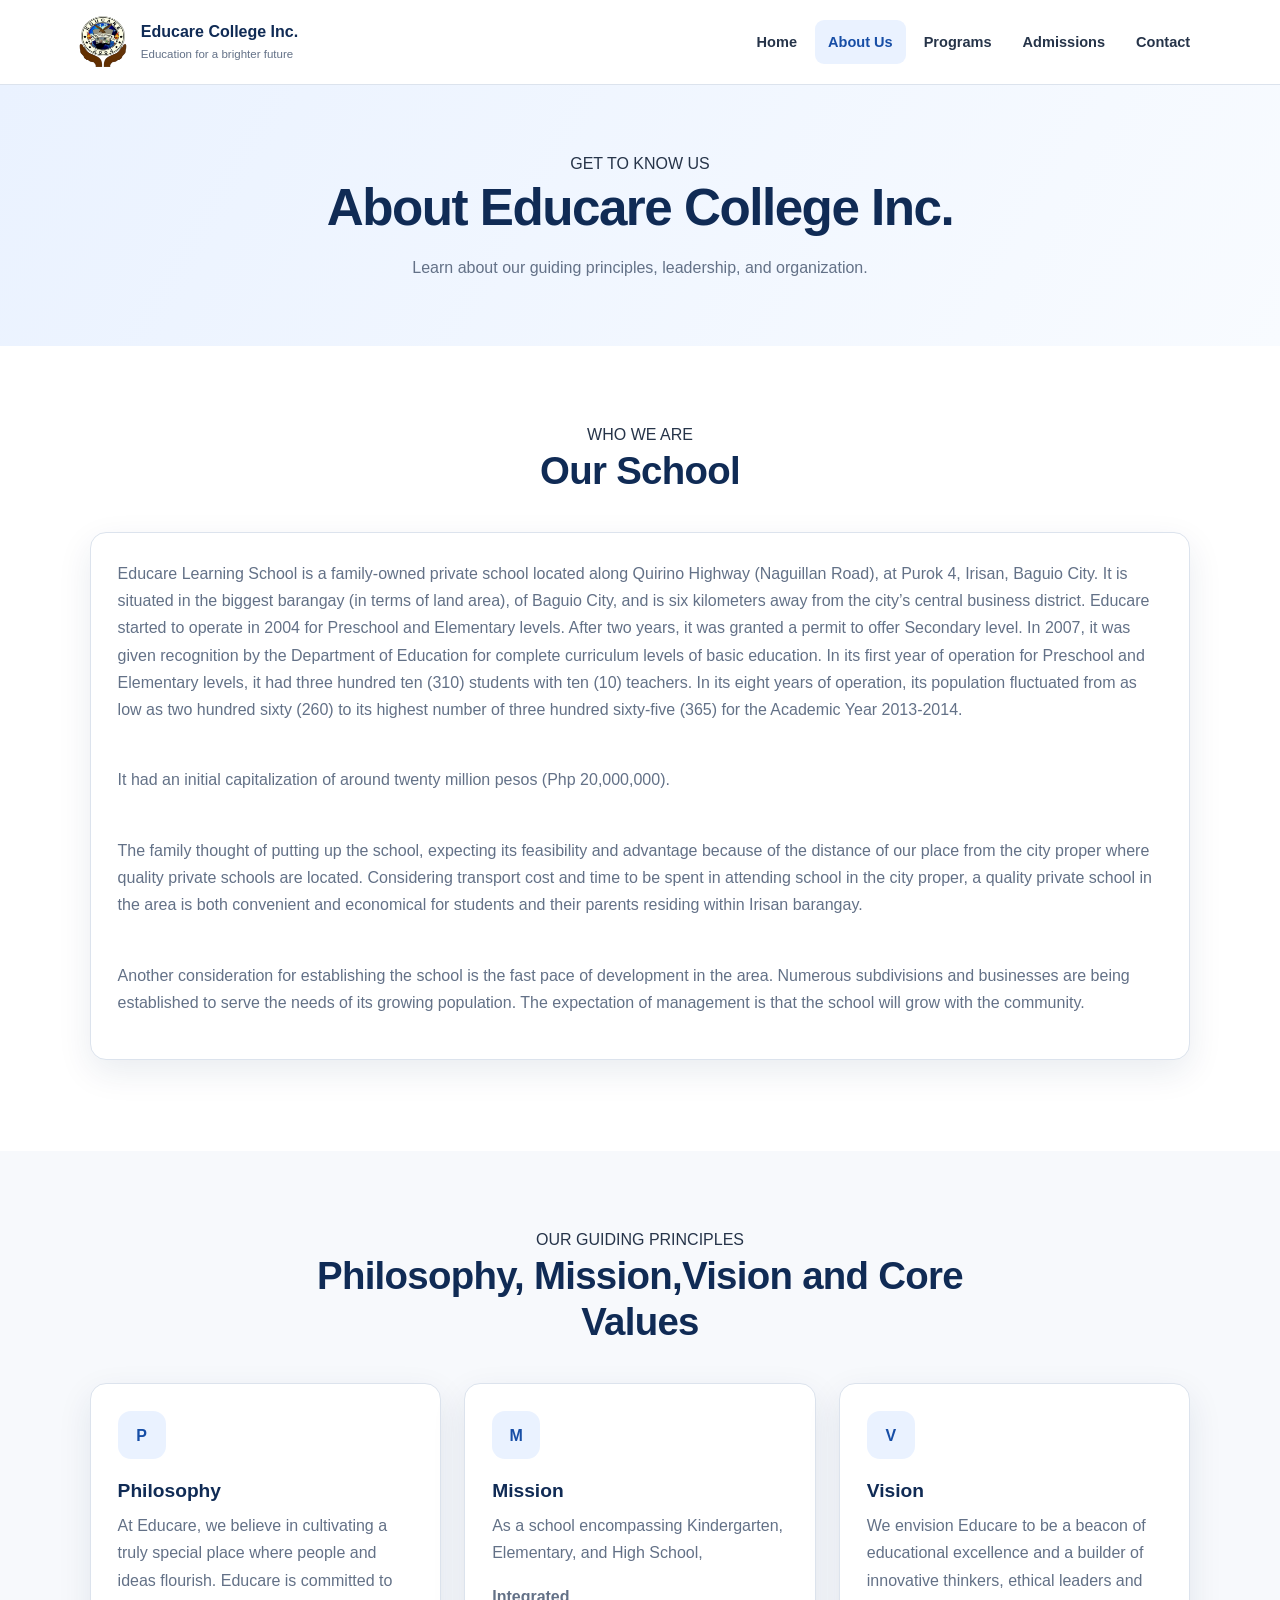
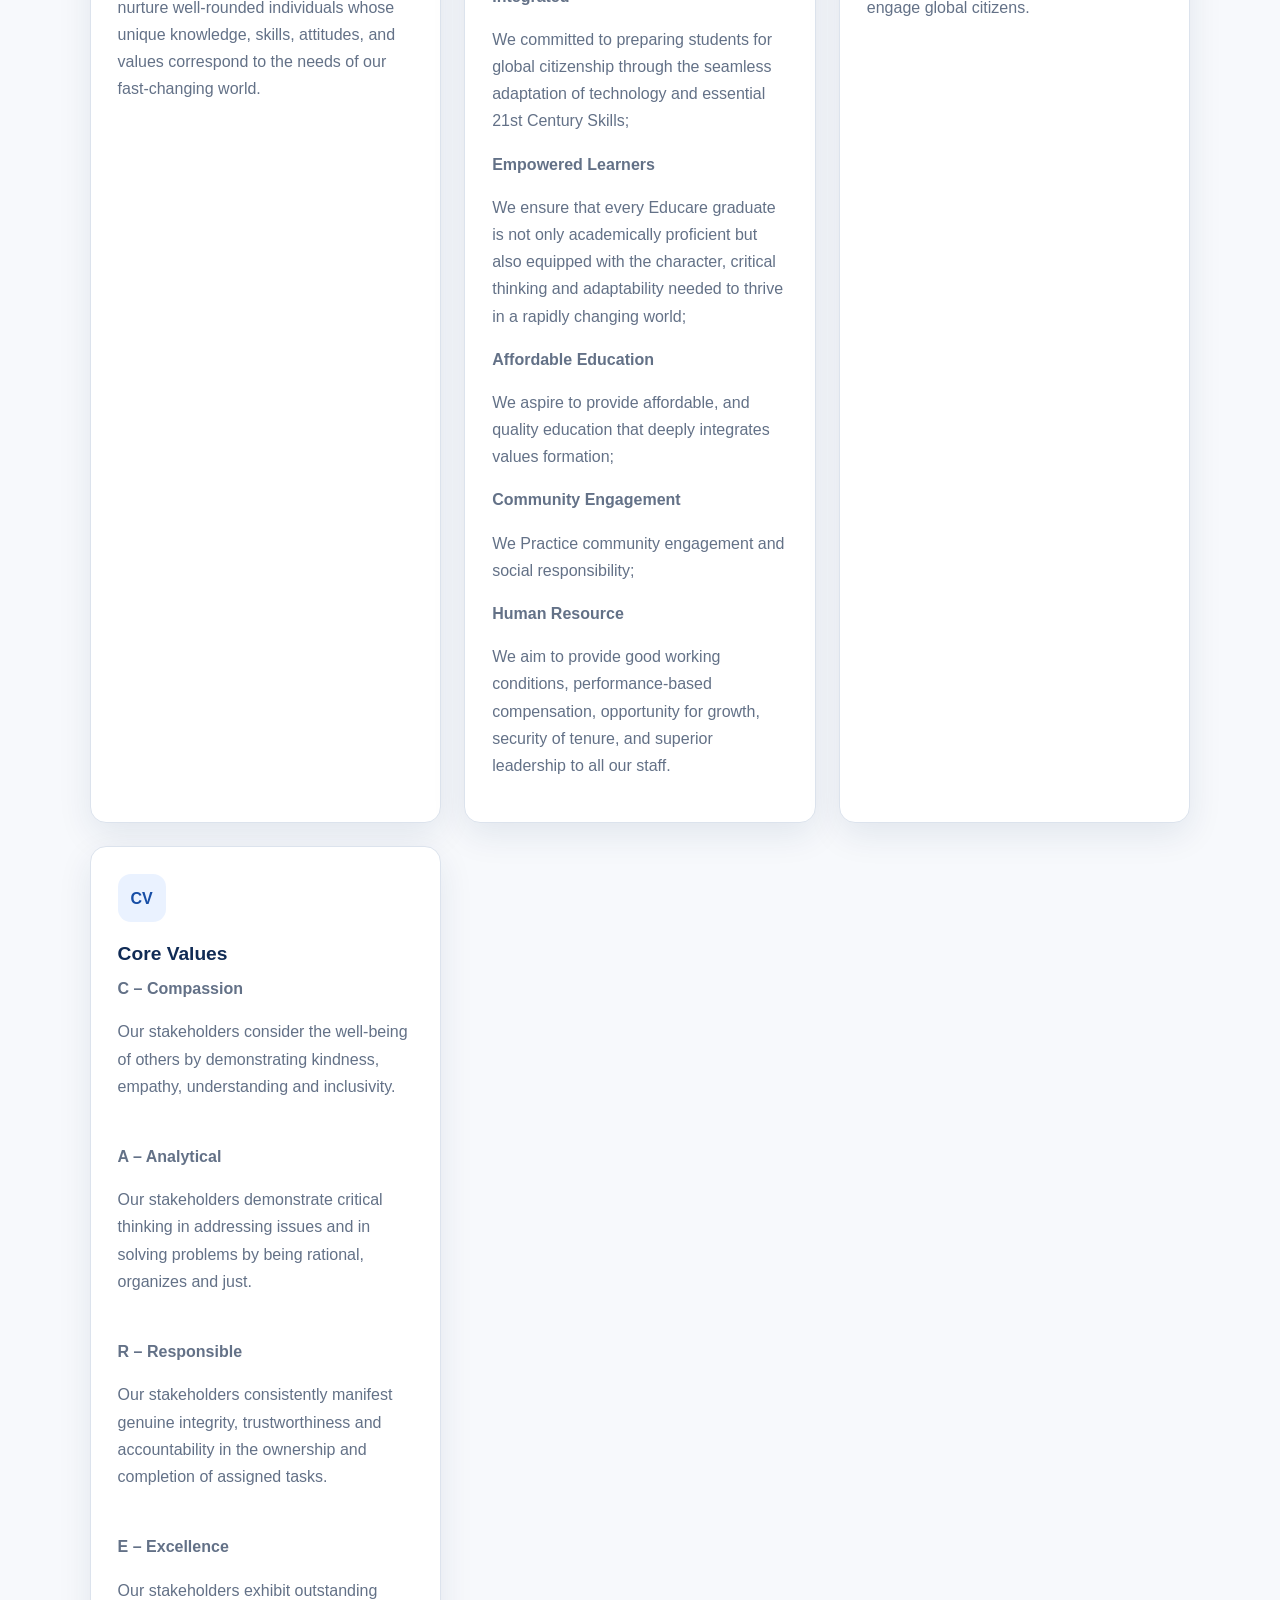
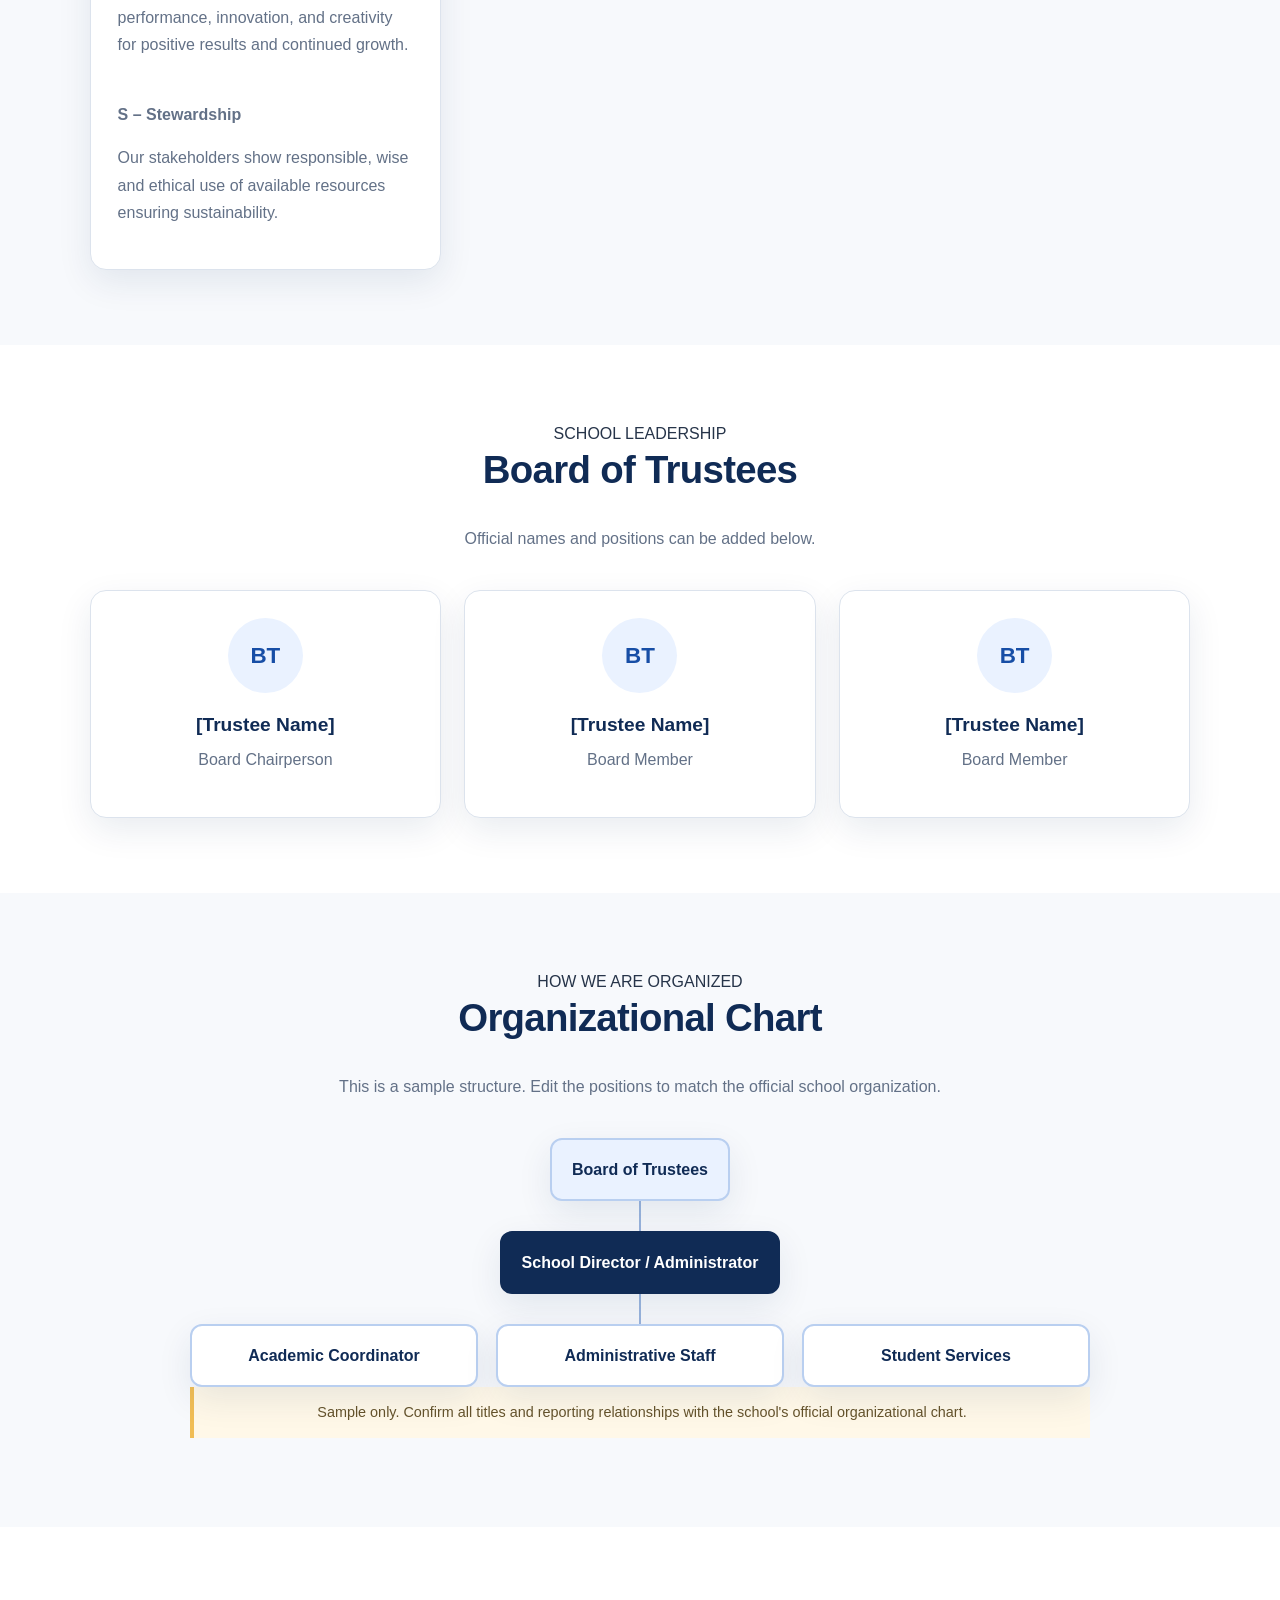
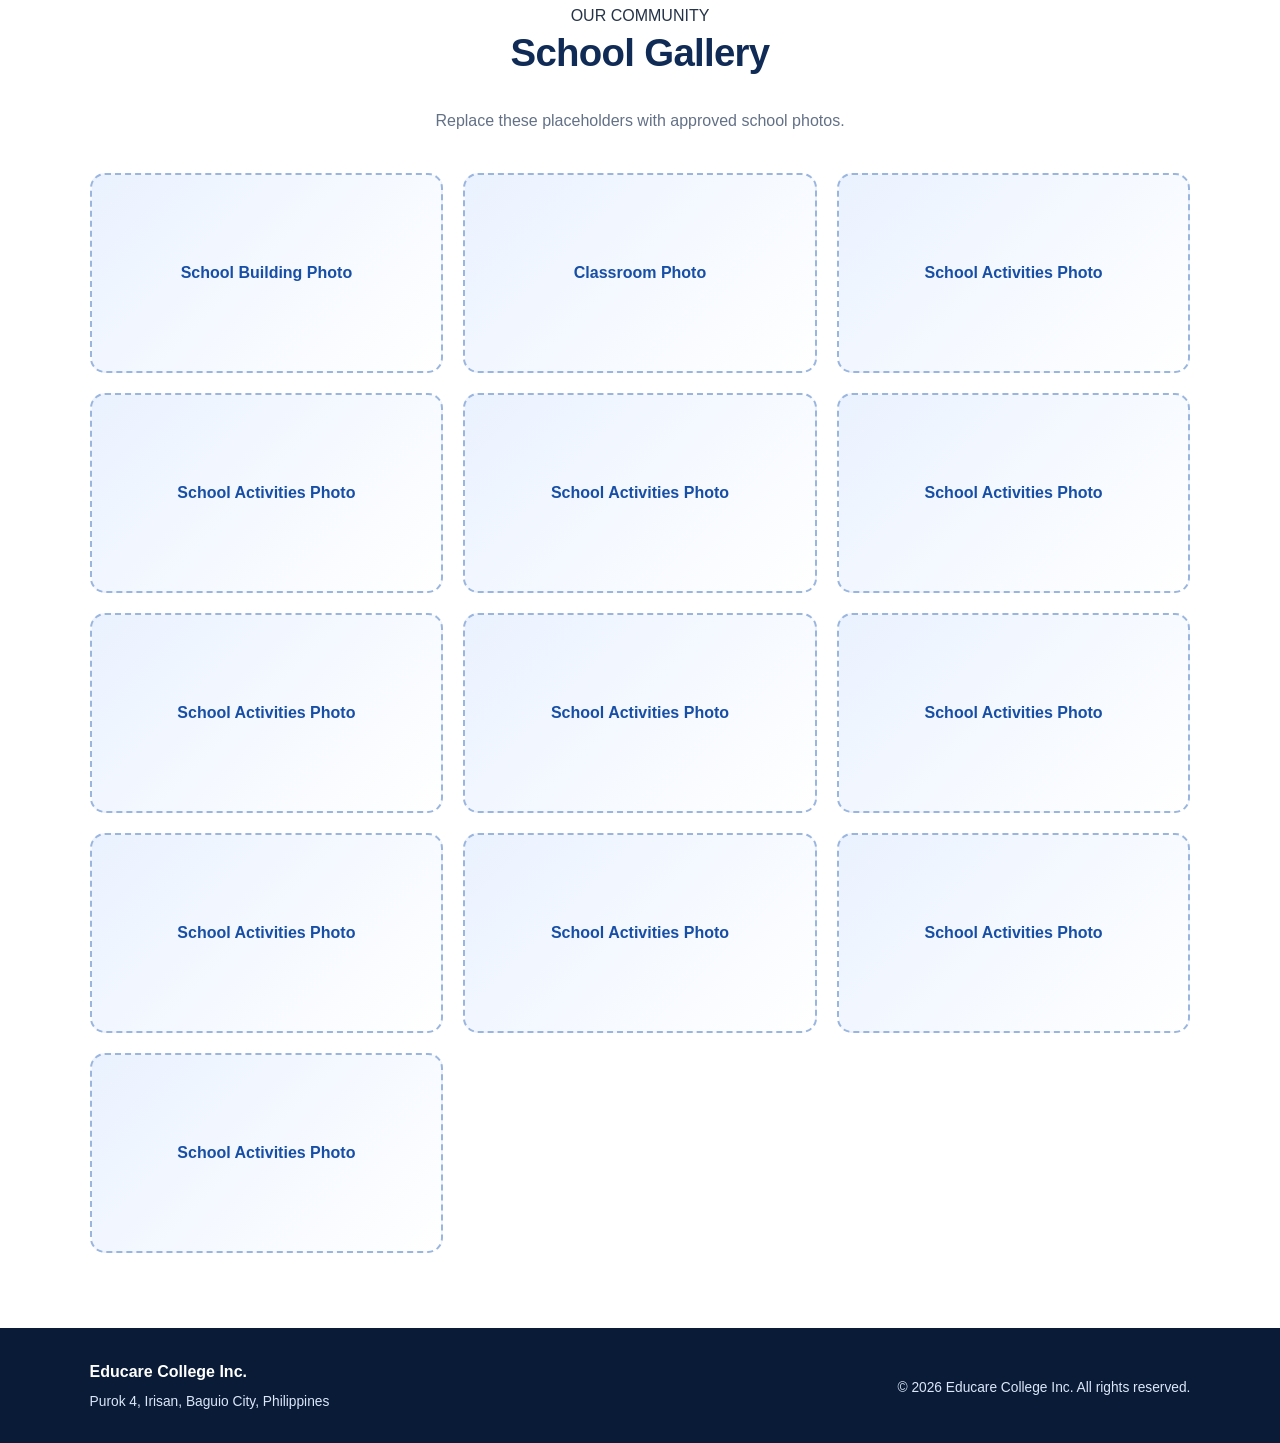
==== about.html @ fd16e808 "Add files via upload" ====
<!DOCTYPE html>
<html lang="en">
<head>
    <meta charset="UTF-8">
    <meta name="viewport" content="width=device-width, initial-scale=1.0">
    <title>About Us | Educare College Inc.</title>
    <link rel="stylesheet" href="style.css">
</head>
<body>

<header class="site-header">
    <a class="brand" href="index.html">
        <img src="eci logo.png" style="width: 52px; height: 52px;" alt="Educare College Inc. Logo">
        <span>Educare College Inc.<small>Education for a brighter future</small></span>
    </a>
    <nav class="navbar" aria-label="Main navigation">
        <a href="index.html">Home</a>
        <a class="active" href="about.html">About Us</a>
        <a href="programs.html">Programs</a>
        <a href="admissions.html">Admissions</a>
        <a href="contact.html">Contact</a>
    </nav>
</header>

<main>
    <section class="page-banner">
        <span class="eyebrow">GET TO KNOW US</span>
        <h1>About Educare College Inc.</h1>
        <p>Learn about our guiding principles, leadership, and organization.</p>
    </section>

    <section class="section">
        <div class="section-heading">
            <span class="eyebrow">WHO WE ARE</span>
            <h2>Our School</h2>
        </div>
        <div class="content-card">
            <p>
                Educare Learning School is a family-owned private school located along Quirino Highway (Naguillan Road), at Purok 4, Irisan, Baguio City. It is situated in the biggest barangay (in terms of land area), of Baguio City, and is six kilometers away from the city’s central business district. Educare started to operate in 2004 for Preschool and Elementary levels. After two years, it was granted a permit to offer Secondary level. In 2007, it was given recognition by the Department of Education for complete curriculum levels of basic education. In its first year of operation for Preschool and Elementary levels, it had three hundred ten (310) students with ten (10) teachers. In its eight years of operation, its population fluctuated from as low as two hundred sixty (260) to its highest number of three hundred sixty-five (365) for the Academic Year 2013-2014. </p><br>
<p>It had an initial capitalization of around twenty million pesos (Php 20,000,000).</p><br>

<p>The family thought of putting up the school, expecting its feasibility and advantage because of the distance of our place from the city proper where quality private schools are located. Considering transport cost and time to be spent in attending school in the city proper, a quality private school in the area is both convenient and economical for students and their parents residing within Irisan barangay.</p><br>
	<p>Another consideration for establishing the school is the fast pace of development in the area. Numerous subdivisions and businesses are being established to serve the needs of its growing population. The expectation of management is that the school will grow with the community.</div></p>
          
    </section>

    <section class="section soft-section">
        <div class="section-heading">
            <span class="eyebrow">OUR GUIDING PRINCIPLES</span>
            <h2>Philosophy, Mission,Vision and Core Values</h2>
        </div>

        <div class="three-column">
            <article class="content-card">
                <span class="feature-icon">P</span>
                <h3>Philosophy</h3>
                <p>At Educare, we believe in cultivating a truly special place where people and ideas flourish. Educare is committed to nurture well-rounded individuals whose unique knowledge, skills, attitudes, and values correspond to the needs of our fast-changing world.</p>
            </article>
            <article class="content-card">
                <span class="feature-icon">M</span>
                <h3>Mission</h3>
                <p>As a school encompassing Kindergarten, Elementary, and High School,
</p><p><b>Integrated</b></p>
	<p>We committed to preparing students for global citizenship through the seamless adaptation of technology and essential 21st Century Skills;</p>

<p><b>Empowered Learners</b></p>
	<p>We ensure that every Educare graduate is not only academically proficient but also equipped with the character, critical thinking and adaptability needed to thrive in a rapidly changing world;</p>

<p><b>Affordable Education</b></p>
	<p>We aspire to provide affordable, and quality education that deeply integrates values formation;</p>

<p><b>Community Engagement</b></p>
	<p>We Practice community engagement and social responsibility;</p>

<p><b>Human Resource</b></p>
	<p>We aim to provide good working conditions, performance-based compensation, opportunity for growth, security of tenure, and superior leadership to all our staff.</p>



            </article>
            <article class="content-card">
                <span class="feature-icon">V</span>
                <h3>Vision</h3>
                <p>We envision Educare to be a beacon of educational excellence and a builder of innovative thinkers, ethical leaders and engage global citizens.</p>
            </article>
             </article>
            <article class="content-card">
                <span class="feature-icon">CV</span>
                <h3>Core Values</h3>

                <p><b>C – Compassion</b></p>
	<p>Our stakeholders consider the well-being of others by demonstrating kindness, empathy, understanding and inclusivity.</p>
<br>
<p><b>A – Analytical</b></p>
	<p>Our stakeholders demonstrate critical thinking in addressing issues and in solving problems by being rational, organizes and just.</p>
<br>
<p><b>R – Responsible</b></p>
	<p>Our stakeholders consistently manifest genuine integrity, trustworthiness and accountability in the ownership and completion of assigned tasks.</p>
<br>
<p><b>E – Excellence</b></p>
	<p>Our stakeholders exhibit outstanding performance, innovation, and creativity for positive results and continued growth.</p>
<br>
<p><b>S – Stewardship</b></p>
	<p>Our stakeholders show responsible, wise and ethical use of available resources ensuring sustainability.</p>
            </article>
        </div>
    </section>

    <section class="section">
        <div class="section-heading">
            <span class="eyebrow">SCHOOL LEADERSHIP</span>
            <h2>Board of Trustees</h2>
            <p>Official names and positions can be added below.</p>
        </div>

        <div class="three-column">
            <article class="person-card">
                <div class="person-avatar">BT</div>
                <h3>[Trustee Name]</h3>
                <p>Board Chairperson</p>
            </article>
            <article class="person-card">
                <div class="person-avatar">BT</div>
                <h3>[Trustee Name]</h3>
                <p>Board Member</p>
            </article>
            <article class="person-card">
                <div class="person-avatar">BT</div>
                <h3>[Trustee Name]</h3>
                <p>Board Member</p>
            </article>
        </div>
    </section>

    <section class="section soft-section">
        <div class="section-heading">
            <span class="eyebrow">HOW WE ARE ORGANIZED</span>
            <h2>Organizational Chart</h2>
            <p>This is a sample structure. Edit the positions to match the official school organization.</p>
        </div>

        <div class="org-chart">
            <div class="org-node org-top">Board of Trustees</div>
            <div class="org-line"></div>
            <div class="org-node org-director">School Director / Administrator</div>
            <div class="org-line"></div>
            <div class="org-branches">
                <div class="org-node">Academic Coordinator</div>
                <div class="org-node">Administrative Staff</div>
                <div class="org-node">Student Services</div>
            </div>
            <p class="notice">
                Sample only. Confirm all titles and reporting relationships
                with the school's official organizational chart.
            </p>
        </div>
    </section>

    <section class="section">
        <div class="section-heading">
            <span class="eyebrow">OUR COMMUNITY</span>
            <h2>School Gallery</h2>
            <p>Replace these placeholders with approved school photos.</p>
        </div>

        <div class="gallery-grid">
            <div class="gallery-placeholder"><span>School Building Photo</span></div>
            <div class="gallery-placeholder"><span>Classroom Photo</span></div>
            <div class="gallery-placeholder"><span>School Activities Photo</span></div>
         <div class="gallery-placeholder"><span>School Activities Photo</span></div>
          <div class="gallery-placeholder"><span>School Activities Photo</span></div>
           <div class="gallery-placeholder"><span>School Activities Photo</span></div>
            <div class="gallery-placeholder"><span>School Activities Photo</span></div>
             <div class="gallery-placeholder"><span>School Activities Photo</span></div>
              <div class="gallery-placeholder"><span>School Activities Photo</span></div>
               <div class="gallery-placeholder"><span>School Activities Photo</span></div>
                <div class="gallery-placeholder"><span>School Activities Photo</span></div>
                 <div class="gallery-placeholder"><span>School Activities Photo</span></div>
                  <div class="gallery-placeholder"><span>School Activities Photo</span></div>
        </div>
    </section>
</main>

<footer class="site-footer">
    <div>
        <strong>Educare College Inc.</strong>
        <p>Purok 4, Irisan, Baguio City, Philippines</p>
    </div>
    <p>© 2026 Educare College Inc. All rights reserved.</p>
</footer>

</body>
</html>
---- style.css ----
/* =========================================
   EDUCARE COLLEGE INC.
   Shared website stylesheet
   ========================================= */

:root {
    --navy: #102b55;
    --blue: #174ea6;
    --blue-light: #eaf2ff;
    --sky: #dceaff;
    --white: #ffffff;
    --background: #f7f9fc;
    --text: #263449;
    --muted: #637187;
    --border: #dce3ed;
    --accent: #f0bd55;
    --shadow: 0 12px 35px rgba(16, 43, 85, 0.09);
}

* {
    box-sizing: border-box;
}

html {
    scroll-behavior: smooth;
}

body {
    margin: 0;
    font-family: Arial, Helvetica, sans-serif;
    background: var(--white);
    color: var(--text);
    line-height: 1.7;
}

img {
    max-width: 100%;
    display: block;
}

a {
    color: var(--blue);
    text-decoration: none;
}

a:hover {
    color: var(--navy);
}

a:focus-visible,
button:focus-visible,
input:focus-visible,
select:focus-visible,
textarea:focus-visible {
    outline: 3px solid var(--accent);
    outline-offset: 3px;
}

h1, h2, h3 {
    color: var(--navy);
    line-height: 1.2;
    margin-top: 0;
}

h1 {
    font-size: clamp(2.4rem, 5vw, 4.4rem);
    letter-spacing: -1.5px;
}

h2 {
    font-size: clamp(1.8rem, 3vw, 2.7rem);
    letter-spacing: -0.7px;
}

p {
    margin-top: 0;
}

.site-header {
    display: flex;
    align-items: center;
    justify-content: space-between;
    gap: 24px;
    padding: 16px 6%;
    background: var(--white);
    border-bottom: 1px solid var(--border);
    position: relative;
    z-index: 2;
}

.brand {
    display: flex;
    align-items: center;
    gap: 12px;
    color: var(--navy);
    font-size: 1rem;
    font-weight: 800;
    line-height: 1.3;
}

.brand small {
    display: block;
    margin-top: 4px;
    color: var(--muted);
    font-size: 0.72rem;
    font-weight: 400;
}


.navbar {
    display: flex;
    align-items: center;
    justify-content: flex-end;
    gap: 5px;
    flex-wrap: wrap;
}

.navbar a {
    padding: 10px 13px;
    border-radius: 9px;
    color: var(--text);
    font-size: 0.91rem;
    font-weight: 700;
    transition: background 0.2s, color 0.2s;
}

.navbar a:hover,
.navbar a.active {
    background: var(--blue-light);
    color: var(--blue);
}

.hero {
    min-height: 510px;
    padding: 70px 7%;
    display: grid;
    grid-template-columns: 1.1fr 0.9fr;
    align-items: center;
    gap: 40px;
    overflow: hidden;
    background: linear-gradient(120deg, var(--navy), var(--blue));
    color: var(--white);
}

.hero h1,
.hero h2 {
    color: var(--white);
}

.hero p {
    max-width: 560px;
    color: #e1eaff;
    font-size: 1.08rem;}

.hero .eyebrow,
.cta-section .eyebrow {
    color: var(--accent);
}

.hero-buttons {
    display: flex;
    flex-wrap: wrap;
    gap: 12px;
    margin-top: 28px;
}

.button {
    display: inline-flex;
    align-items: center;
    justify-content: center;
    padding: 13px 21px;
    border: 2px solid transparent;
    border-radius: 9px;
    font: inherit;
    font-weight: 700;
    text-align: center;
    cursor: pointer;
    transition: transform 0.2s, background 0.2s;
}

.button:hover {
    transform: translateY(-2px);
}

.button-light {
    background: var(--white);
    color: var(--navy);
}

.button-light:hover {
    background: var(--sky);
    color: var(--navy);
}

.button-outline {
    border-color: rgba(255, 255, 255, 0.7);
    color: var(--white);
}

.button-outline:hover {
    background: rgba(255, 255, 255, 0.12);
    color: var(--white);
}

.button-primary {
    width: 100%;
    background: var(--blue);
    color: var(--white);
}

.button-primary:hover {
    background: var(--navy);
    color: var(--white);
}

/* CSS school illustration */

.hero-art {
    min-height: 340px;
    position: relative;
    display: flex;
    align-items: flex-end;
    justify-content: center;
    overflow: hidden;
    border-radius: 25px;
    background: linear-gradient(#b8d7ff, #edf5ff);
}

.art-sun {
    position: absolute;
    width: 90px;
    height: 90px;
    right: 12%;
    top: 12%;
    border-radius: 50%;
    background: var(--accent);
}

.art-building {
    position: relative;
    z-index: 1;
    width: 70%;
    height: 220px;
    margin-bottom: 26px;
    padding: 20px 12px 0;
    background: #ffffff;
    border: 4px solid #b5c9e6;
    box-shadow: 12px 12px 0 rgba(16, 43, 85, 0.12);
    text-align: center;
}

.art-roof {
    position: absolute;
    left: -9%;
    right: -9%;
    top: -30px;
    height: 32px;
    background: var(--navy);
    clip-path: polygon(10% 0, 90% 0, 100% 100%, 0 100%);
}

.art-sign {
    margin: 4px auto 16px;
    padding: 5px;
    max-width: 170px;
    background: var(--blue);
    color: var(--white);
    font-size: 0.75rem;
    font-weight: 800;
    letter-spacing: 2px;
}

.art-windows {
    display: grid;
    grid-template-columns: repeat(3, 1fr);
    gap: 10px;
}

.art-windows span {
    height: 38px;
    background: #a9d1ff;
    border: 3px solid var(--navy);
}

.art-door {
    width: 45px;
    height: 56px;
    margin: 10px auto 0;
    background: var(--navy);
    border-radius: 8px 8px 0 0;
}

.art-ground {
    position: absolute;
    bottom: 0;
    width: 100%;
    height: 45px;
    background: #a7d5ad;
}

.section {
    padding: 75px 7%;
}

.soft-section {
    background: var(--background);
}

.section-heading {
    max-width: 720px;
    margin: 0 auto 38px;
    text-align: center;
}

.section-heading p {
    color: var(--muted);
}

.feature-grid,
.program-grid,
.contact-grid,
.three-column {
    display: grid;
    grid-template-columns: repeat(3, minmax(0, 1fr));
    gap: 23px;
}

.feature-card,
.program-card,
.content-card,
.contact-card,
.person-card {
    padding: 27px;
    border: 1px solid var(--border);
    border-radius: 16px;
    background: var(--white);
    box-shadow: var(--shadow);
}

.feature-icon,
.program-icon {
    width: 48px;
    height: 48px;
    display: grid;
    place-items: center;
    margin-bottom: 20px;
    border-radius: 13px;
    background: var(--blue-light);
    color: var(--blue);
    font-weight: 800;
}

.feature-card h3,
.program-card h3,
.content-card h3,
.contact-card h3,
.person-card h3 {
    margin-bottom: 10px;
    font-size: 1.2rem;
}

.feature-card p,
.program-card p,
.content-card p,
.contact-card p,
.person-card p {
    color: var(--muted);
}

.video-section {
    padding: 75px 7%;
    background: var(--blue-light);
}

.video-frame {
    width: min(100%, 900px);
    margin: auto;
    overflow: hidden;
    border: 7px solid var(--white);
    border-radius: 18px;
    background: #000;
    box-shadow: var(--shadow);
    aspect-ratio: 16 / 9;
}

.video-frame iframe {
    width: 100%;
    height: 100%;
    border: 0;
}

.cta-section {
    display: flex;
    align-items: center;
    justify-content: space-between;
    gap: 25px;
    padding: 48px 7%;
    background: var(--navy);
    color: var(--white);
}

.cta-section h2 {
    color: var(--white);
    margin-bottom: 12px;
}

.cta-section p {
    margin-bottom: 0;
    color: #dce7f9;
}

.cta-section .button {
    flex-shrink: 0;
}

.page-banner {
    padding: 65px 7%;
    text-align: center;
    background: linear-gradient(120deg, var(--blue-light), #f8fbff);
}

.page-banner h1 {
    margin-bottom: 15px;
    font-size: clamp(2.2rem, 4vw, 3.5rem);
}

.page-banner p {
    max-width: 680px;
    margin: auto;
    color: var(--muted);
}

.notice {
    padding: 13px 15px;
    border-left: 4px solid var(--accent);
    background: #fff8e8;
    color: #65532b !important;
    font-size: 0.9rem;
}

.program-grid {
    grid-template-columns: repeat(3, minmax(0, 1fr));
}

.program-tag {
    display: inline-block;
    margin-bottom: 12px;
    color: var(--blue);
    font-size: 0.7rem;
    font-weight: 800;
    letter-spacing: 1.5px;
}

.program-card {
    transition: transform 0.2s, box-shadow 0.2s;
}

.program-card:hover {
    transform: translateY(-4px);
    box-shadow: 0 18px 38px rgba(16, 43, 85, 0.14);
}

.styled-list {
    padding-left: 22px;
    color: var(--muted);
}

.person-card {
    text-align: center;
}

.person-avatar {
    width: 75px;
    height: 75px;
    display: grid;
    place-items: center;
    margin: 0 auto 20px;
    border-radius: 50%;
    background: var(--blue-light);
    color: var(--blue);
    font-size: 1.4rem;
    font-weight: 800;
}

/* Organizational chart */

.org-chart {
    max-width: 900px;
    margin: auto;
    text-align: center;
}

.org-node {
    min-width: 170px;
    padding: 16px 20px;
    border: 2px solid #b9cff0;
    border-radius: 12px;
    background: var(--white);
    color: var(--navy);
    font-weight: 700;
    box-shadow: var(--shadow);
}

.org-top {
    display: inline-block;
    background: var(--blue-light);
}

.org-director {
    display: inline-block;
    background: var(--navy);
    color: var(--white);
    border-color: var(--navy);
}

.org-line {
    width: 2px;
    height: 30px;
    margin: auto;
    background: #9ab5de;
}

.org-branches {
    display: grid;
    grid-template-columns: repeat(3, minmax(0, 1fr));
    gap: 18px;
    position: relative;
}

.gallery-grid {
    display: grid;
    grid-template-columns: repeat(3, minmax(0, 1fr));
    gap: 20px;
}

.gallery-placeholder {
    min-height: 200px;
    display: grid;
    place-items: center;
    padding: 20px;
    border: 2px dashed #9ab5de;
    border-radius: 15px;
    background: linear-gradient(135deg, var(--blue-light), #ffffff);
    color: var(--blue);
    font-weight: 700;
    text-align: center;
}

/* Admissions form */

.admissions-layout {
    display: grid;
    grid-template-columns: 0.9fr 1.1fr;
    align-items: start;
    gap: 40px;
}

.admissions-info > p {
    color: var(--muted);
}

.admissions-info .content-card {
    margin-top: 22px;
}

.form-card {
    padding: 32px;
    border: 1px solid var(--border);
    border-radius: 18px;
    background: var(--white);
    box-shadow: var(--shadow);
}

.form-card h2 {
    font-size: 2rem;
}

.form-card > p {
    color: var(--muted);
}

.form-card form {
    display: grid;
    gap: 10px;
}

.form-card label {
    margin-top: 9px;
    color: var(--navy);
    font-size: 0.91rem;
    font-weight: 700;
}

.form-card input:not([type="checkbox"]),
.form-card select,
.form-card textarea {
    width: 100%;
    padding: 13px 14px;
    border: 1px solid #cbd5e1;
    border-radius: 8px;
    background: #fff;
    color: var(--text);
    font: inherit;
}

.form-card input:focus,
.form-card select:focus,
.form-card textarea:focus {
    border-color: var(--blue);
}

.form-card textarea {
    resize: vertical;
}

.form-card .consent-label {
    display: flex;
    align-items: flex-start;
    gap: 10px;
    font-weight: 400;
    color: var(--muted);
}

.consent-label input {
    margin-top: 6px;
    flex-shrink: 0;
}

.form-note {
    margin-top: 10px;
    font-size: 0.82rem;
    color: var(--muted);
}

.contact-grid {
    grid-template-columns: repeat(2, minmax(0, 1fr));
}

.contact-card a {
    display: inline-block;
    margin-top: 8px;
    font-weight: 700;
}

.contact-cta {
    margin-top: 55px;
}

/* Footer */

.site-footer {
    display: flex;
    justify-content: space-between;
    align-items: center;
    gap: 25px;
    padding: 30px 7%;
    background: #091b36;
    color: #dce7f9;
}

.site-footer strong {
    color: var(--white);
}

.site-footer p {
    margin: 5px 0 0;
    font-size: 0.86rem;
}

.site-footer > p {
    text-align: right;
}

/* Responsive layouts */

@media (max-width: 1000px) {
    .site-header {
        flex-direction: column;
        align-items: flex-start;
    }

    .navbar {
        justify-content: flex-start;
        width: 100%;
    }

    .hero {
        grid-template-columns: 1fr;
    }

    .hero-art {
        min-height: 290px;
    }

    .feature-grid,
    .program-grid,
    .three-column {
        grid-template-columns: repeat(2, minmax(0, 1fr));
    }

    .admissions-layout {
        grid-template-columns: 1fr;
    }
}

@media (max-width: 600px) {
    .site-header {
        padding: 15px 5%;
    }

    .navbar {
        gap: 4px;
    }

    .navbar a {
        padding: 8px 10px;
        font-size: 0.84rem;
    }

    .hero {
        padding: 55px 6%;
    }

    .hero-art {
        min-height: 240px;
    }

    .art-building {
        height: 190px;
        width: 76%;
    }

    .section,
    .video-section {
        padding: 52px 6%;
    }

    .feature-grid,
    .program-grid,
    .thirteen-column,
    .contact-grid,
    .gallery-grid,
    .org-branches {
        grid-template-columns: 1fr;
    }

    .feature-card,
    .program-card,
    .content-card,
    .contact-card,
    .person-card {
        padding: 22px;
    }

    .cta-section {
        align-items: flex-start;
        flex-direction: column;
        padding: 40px 6%;
    }

    .form-card {
        padding: 22px;
    }

    .site-footer {
        flex-direction: column;
        align-items: flex-start;
        padding: 28px 6%;
    }

    .site-footer > p {
        text-align: left;
    }

    .org-node {
        width: 100%;
    }
}
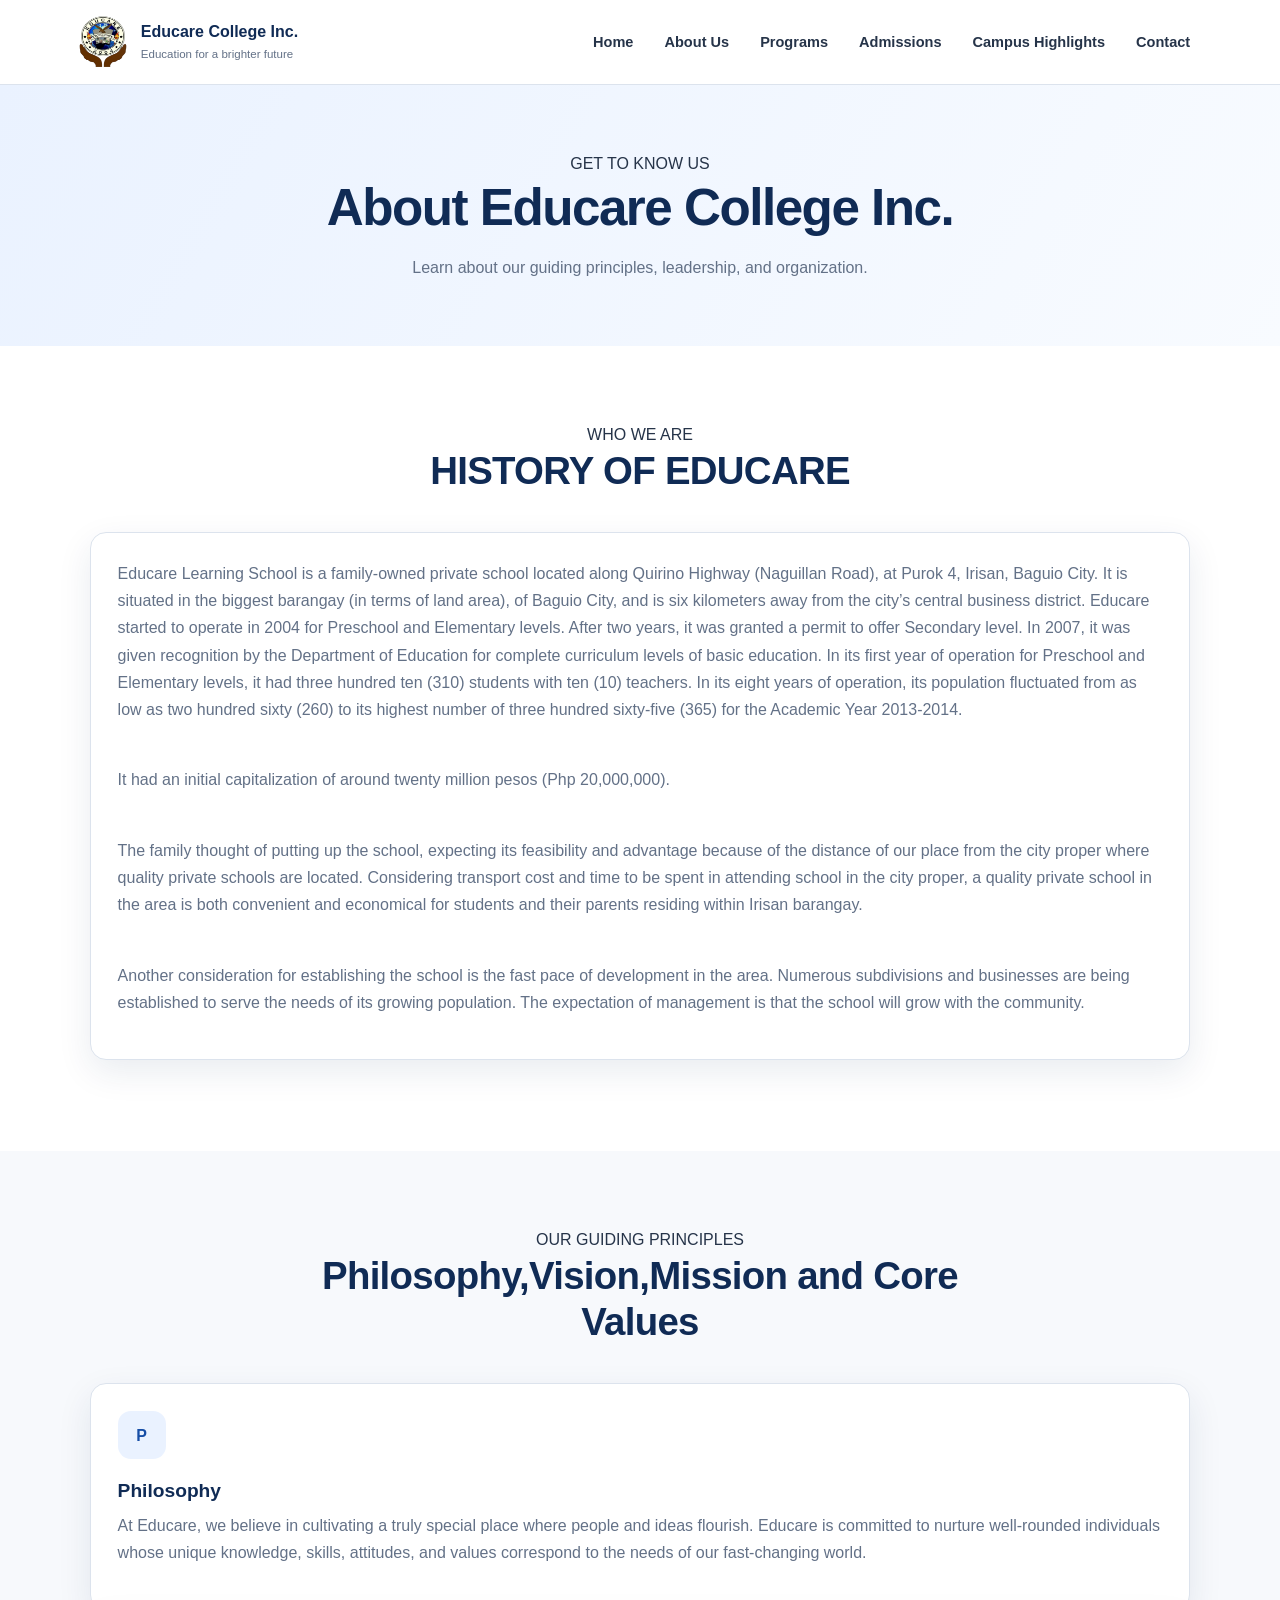
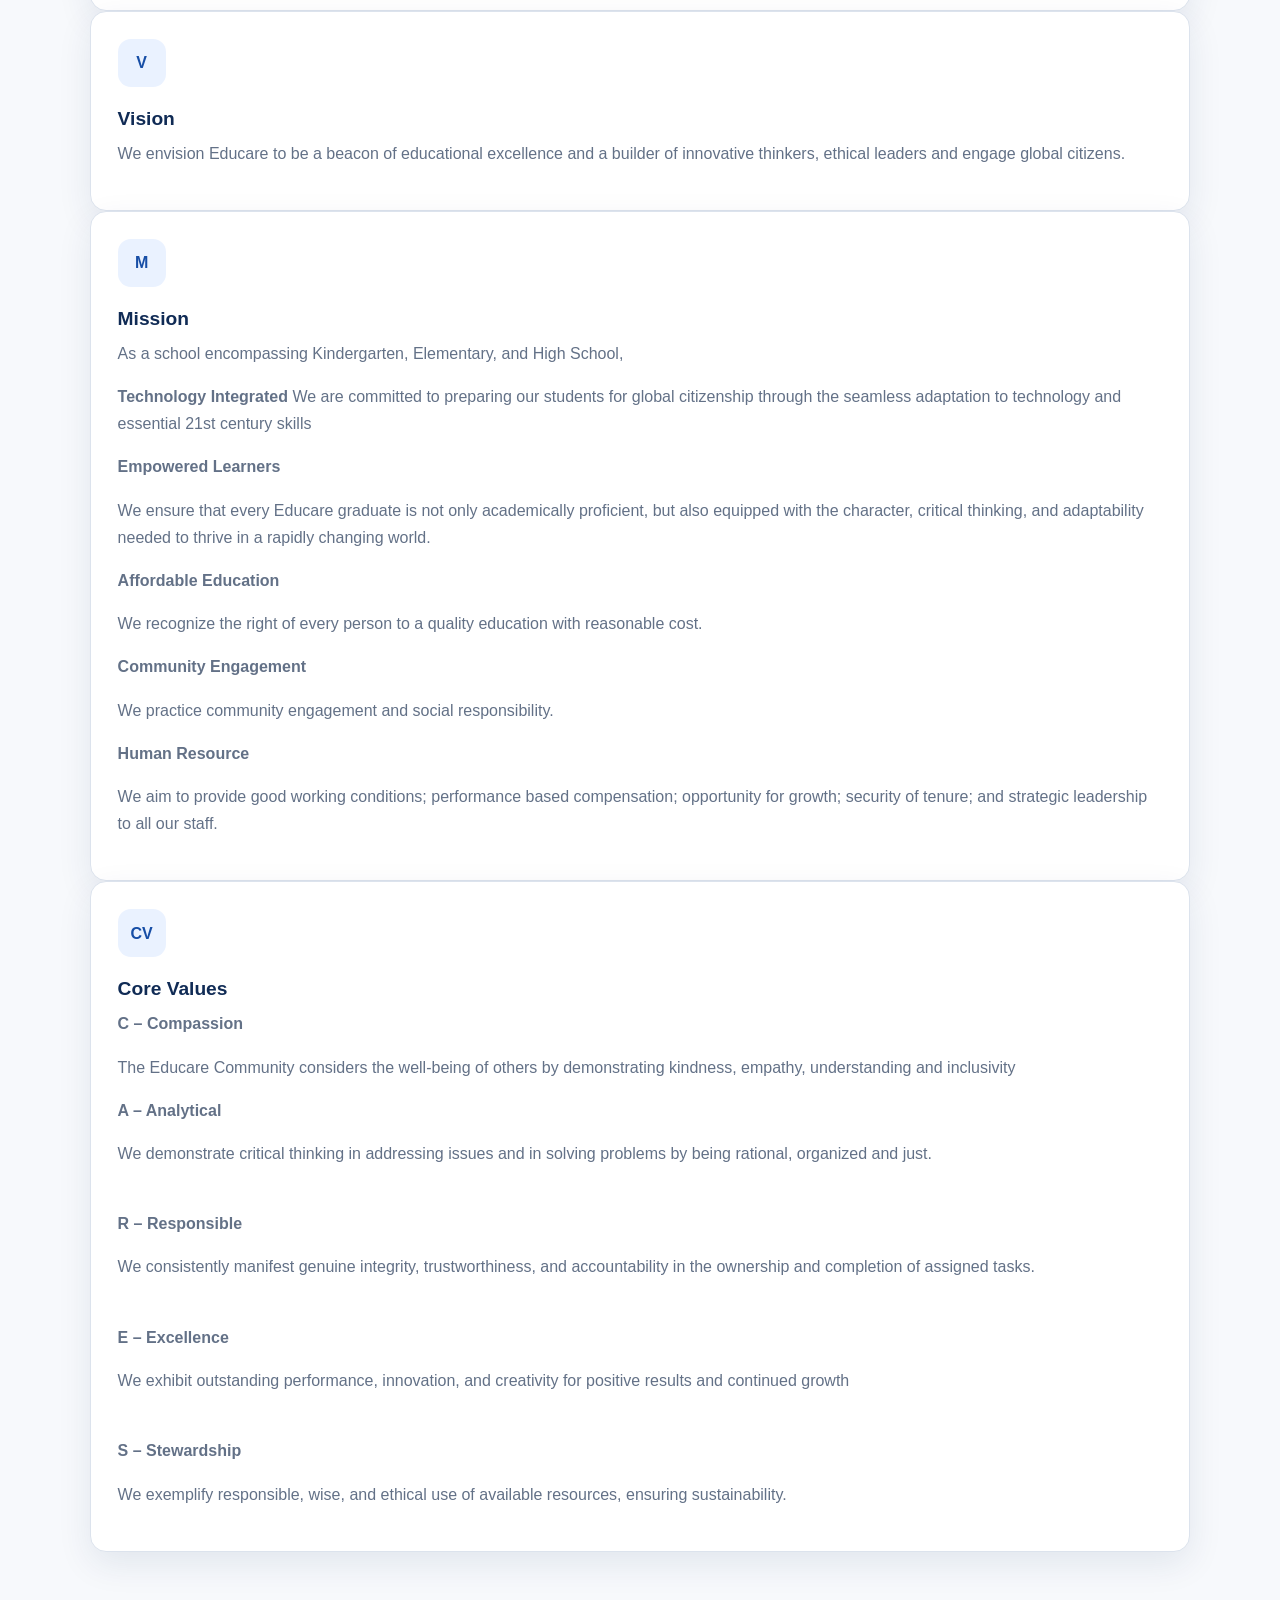
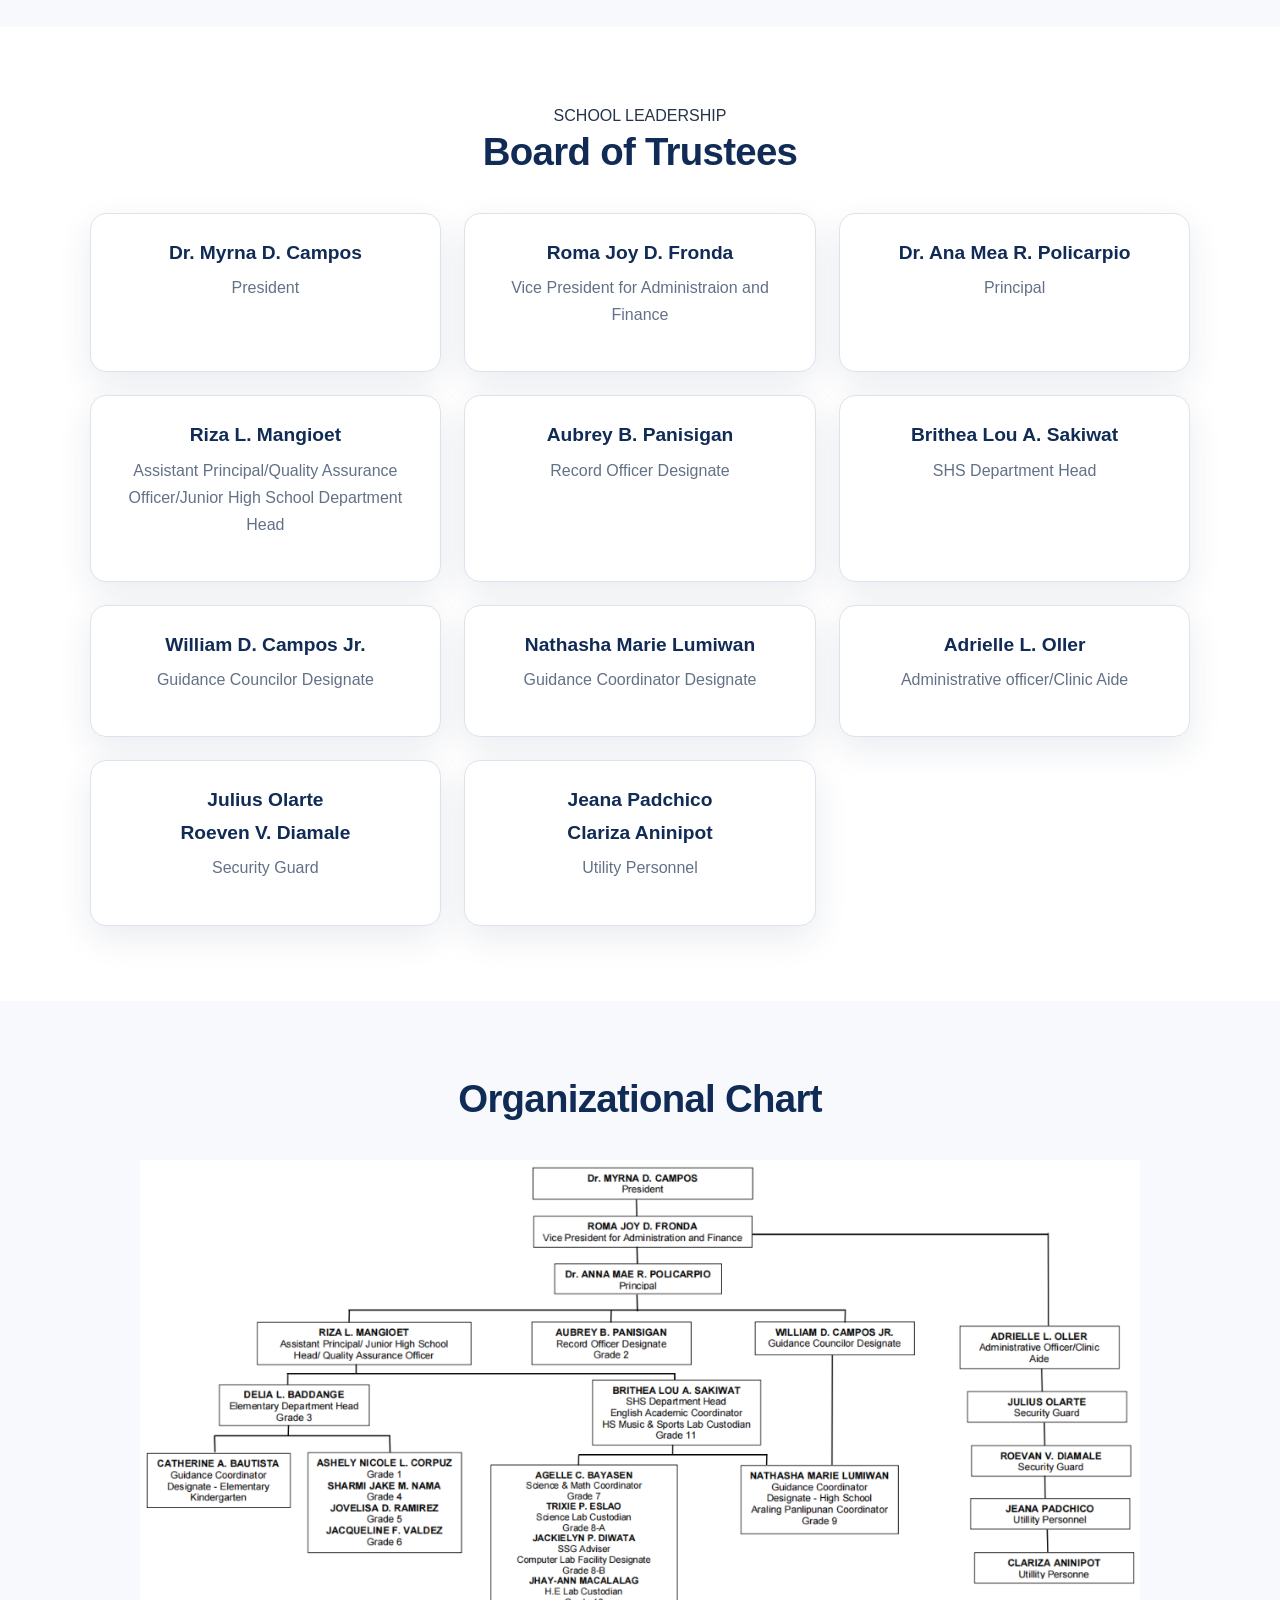
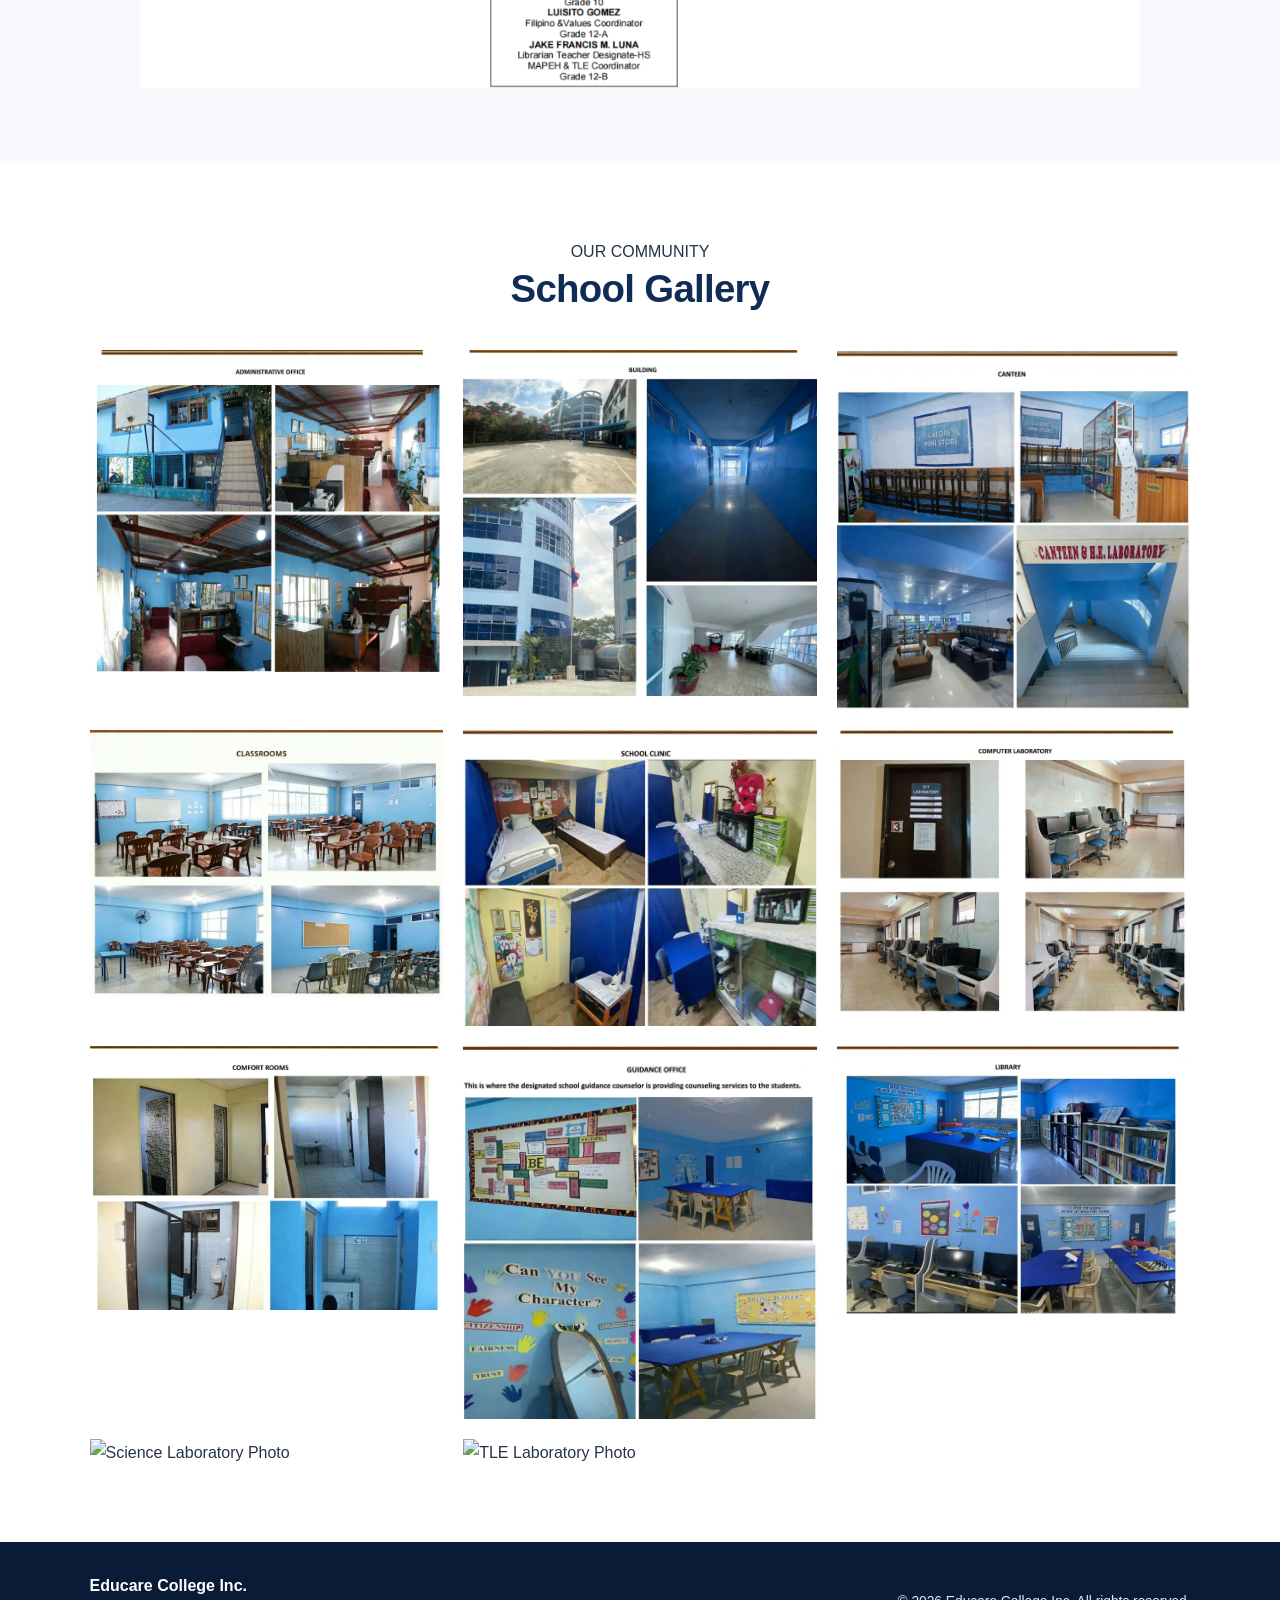
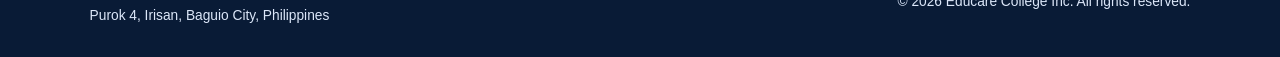
==== commit 49fd9bbd: "Add files via upload" ====
--- a/about.html
+++ b/about.html
@@ -1,10 +1,9 @@
-
 <!DOCTYPE html>
 <html lang="en">
 <head>
     <meta charset="UTF-8">
     <meta name="viewport" content="width=device-width, initial-scale=1.0">
-    <title>About Us | Educare College Inc.</title>
+    <title>Campus Highlights | Educare College Inc.</title>
     <link rel="stylesheet" href="style.css">
 </head>
 <body>
@@ -12,13 +11,17 @@
 <header class="site-header">
     <a class="brand" href="index.html">
         <img src="eci logo.png" style="width: 52px; height: 52px;" alt="Educare College Inc. Logo">
-        <span>Educare College Inc.<small>Education for a brighter future</small></span>
+        <span>Educare College Inc.
+            <small>Education for a brighter future</small>
+        </span>
     </a>
+
     <nav class="navbar" aria-label="Main navigation">
         <a href="index.html">Home</a>
-        <a class="active" href="about.html">About Us</a>
+        <a href="about.html">About Us</a>
         <a href="programs.html">Programs</a>
         <a href="admissions.html">Admissions</a>
+        <a href="highlights.html">Campus Highlights</a>
         <a href="contact.html">Contact</a>
     </nav>
 </header>
@@ -33,7 +36,7 @@
     <section class="section">
         <div class="section-heading">
             <span class="eyebrow">WHO WE ARE</span>
-            <h2>Our School</h2>
+            <h2>HISTORY OF EDUCARE</h2>
         </div>
         <div class="content-card">
             <p>
@@ -48,112 +51,146 @@
     <section class="section soft-section">
         <div class="section-heading">
             <span class="eyebrow">OUR GUIDING PRINCIPLES</span>
-            <h2>Philosophy, Mission,Vision and Core Values</h2>
-        </div>
-
-        <div class="three-column">
+            <h2>Philosophy,Vision,Mission and Core Values</h2>
+        </div>
+
+       
             <article class="content-card">
                 <span class="feature-icon">P</span>
                 <h3>Philosophy</h3>
                 <p>At Educare, we believe in cultivating a truly special place where people and ideas flourish. Educare is committed to nurture well-rounded individuals whose unique knowledge, skills, attitudes, and values correspond to the needs of our fast-changing world.</p>
             </article>
-            <article class="content-card">
-                <span class="feature-icon">M</span>
-                <h3>Mission</h3>
-                <p>As a school encompassing Kindergarten, Elementary, and High School,
-</p><p><b>Integrated</b></p>
-	<p>We committed to preparing students for global citizenship through the seamless adaptation of technology and essential 21st Century Skills;</p>
-
-<p><b>Empowered Learners</b></p>
-	<p>We ensure that every Educare graduate is not only academically proficient but also equipped with the character, critical thinking and adaptability needed to thrive in a rapidly changing world;</p>
-
-<p><b>Affordable Education</b></p>
-	<p>We aspire to provide affordable, and quality education that deeply integrates values formation;</p>
-
-<p><b>Community Engagement</b></p>
-	<p>We Practice community engagement and social responsibility;</p>
-
-<p><b>Human Resource</b></p>
-	<p>We aim to provide good working conditions, performance-based compensation, opportunity for growth, security of tenure, and superior leadership to all our staff.</p>
-
-
-
-            </article>
+          
             <article class="content-card">
                 <span class="feature-icon">V</span>
                 <h3>Vision</h3>
                 <p>We envision Educare to be a beacon of educational excellence and a builder of innovative thinkers, ethical leaders and engage global citizens.</p>
             </article>
              </article>
+               <article class="content-card">
+                <span class="feature-icon">M</span>
+                <h3>Mission</h3>
+
+<p>As a school encompassing Kindergarten, Elementary, and High School,</p>
+
+
+    <p><b>Technology Integrated</b>
+    We are committed to preparing our students for global citizenship through the seamless adaptation to technology and essential 21st century skills</p>
+  
+</p>
+
+        <p><b>Empowered Learners</b></p>
+        <p>We ensure that every Educare graduate is not only academically proficient, but also equipped with the character, critical thinking, and adaptability needed to thrive in a rapidly changing world.</p>
+
+        <p><b>Affordable Education</b></p>
+        <p>We recognize the right of every person to a quality education with reasonable cost.</p>
+
+        <p><b>Community Engagement</b></p>
+        <p>We practice community engagement and social responsibility.</p>
+
+        <p><b>Human Resource</b></p>
+        <p>We aim to provide good working conditions; performance based compensation; opportunity for growth; security of tenure; and strategic leadership to all our staff.</p>
+  
+    </div>
+
+
+</div>
+            </article>
             <article class="content-card">
                 <span class="feature-icon">CV</span>
                 <h3>Core Values</h3>
 
                 <p><b>C – Compassion</b></p>
-	<p>Our stakeholders consider the well-being of others by demonstrating kindness, empathy, understanding and inclusivity.</p>
-<br>
-<p><b>A – Analytical</b></p>
-	<p>Our stakeholders demonstrate critical thinking in addressing issues and in solving problems by being rational, organizes and just.</p>
-<br>
-<p><b>R – Responsible</b></p>
-	<p>Our stakeholders consistently manifest genuine integrity, trustworthiness and accountability in the ownership and completion of assigned tasks.</p>
-<br>
-<p><b>E – Excellence</b></p>
-	<p>Our stakeholders exhibit outstanding performance, innovation, and creativity for positive results and continued growth.</p>
-<br>
-<p><b>S – Stewardship</b></p>
-	<p>Our stakeholders show responsible, wise and ethical use of available resources ensuring sustainability.</p>
-            </article>
-        </div>
+<p>
+   The Educare Community considers the well-being of others by demonstrating kindness, empathy, understanding and inclusivity
+
+</p>
+    <p><b>A – Analytical</b></p>
+    <p>We demonstrate critical thinking in addressing issues and in solving problems by being rational, organized and just.</p>
+    <br>
+    <p><b>R – Responsible</b></p>
+    <p>We consistently manifest genuine integrity, trustworthiness, and accountability in the ownership and completion of assigned tasks.</p>
+    <br>
+    <p><b>E – Excellence</b></p>
+    <p>We exhibit outstanding performance, innovation, and creativity for positive results and continued growth
+</p>
+    <br>
+    <p><b>S – Stewardship</b></p>
+    <p>We exemplify responsible, wise, and ethical use of available resources, ensuring sustainability.</p>
+</div>
+</article>
+</div>
     </section>
 
     <section class="section">
         <div class="section-heading">
             <span class="eyebrow">SCHOOL LEADERSHIP</span>
             <h2>Board of Trustees</h2>
-            <p>Official names and positions can be added below.</p>
         </div>
 
         <div class="three-column">
             <article class="person-card">
-                <div class="person-avatar">BT</div>
-                <h3>[Trustee Name]</h3>
-                <p>Board Chairperson</p>
-            </article>
-            <article class="person-card">
-                <div class="person-avatar">BT</div>
-                <h3>[Trustee Name]</h3>
-                <p>Board Member</p>
-            </article>
-            <article class="person-card">
-                <div class="person-avatar">BT</div>
-                <h3>[Trustee Name]</h3>
-                <p>Board Member</p>
-            </article>
+                <h3>Dr. Myrna D. Campos</h3>
+                <p>President</p>
+            </article>
+            <article class="person-card">
+                <h3>Roma Joy D. Fronda</h3>
+                <p>Vice President for Administraion and Finance </p>
+            </article>
+            <article class="person-card">
+                <h3>Dr. Ana Mea R. Policarpio</h3>
+                <p>Principal</p>
+            </article>
+            <article class="person-card">
+                <h3>Riza L. Mangioet</h3>
+                <p>Assistant Principal/Quality Assurance Officer/Junior High School Department Head</p>
+            </article>
+            <article class="person-card">
+                <h3>Aubrey B. Panisigan</h3>
+                <p>Record Officer Designate</p>
+            </article>
+            <article class="person-card">
+                <h3>Brithea Lou A. Sakiwat</h3>
+                <p>SHS Department Head </p>
+            </article>
+            <article class="person-card">
+                <h3>William D. Campos Jr.</h3>
+                <p>Guidance Councilor Designate</p>
+            </article>
+            <article class="person-card">
+                <h3>Nathasha Marie Lumiwan </h3>
+                <p>Guidance Coordinator Designate</p>
+            </article>
+            <article class="person-card">
+                <h3>Adrielle L. Oller </h3>
+                <p>Administrative officer/Clinic Aide</p>
+            </article>
+            <article class="person-card">
+                <h3>Julius Olarte</h3>
+                <h3>Roeven V. Diamale</h3>
+                <p>Security Guard</p>
+            </article>
+            <article class="person-card">
+                <h3>Jeana Padchico </h3>
+                 <h3>Clariza Aninipot</h3>
+                <p>Utility Personnel</p>
+            </article>
+            
+
+
         </div>
     </section>
 
     <section class="section soft-section">
         <div class="section-heading">
-            <span class="eyebrow">HOW WE ARE ORGANIZED</span>
+            <span class="eyebrow"></span>
             <h2>Organizational Chart</h2>
-            <p>This is a sample structure. Edit the positions to match the official school organization.</p>
-        </div>
-
-        <div class="org-chart">
-            <div class="org-node org-top">Board of Trustees</div>
-            <div class="org-line"></div>
-            <div class="org-node org-director">School Director / Administrator</div>
-            <div class="org-line"></div>
-            <div class="org-branches">
-                <div class="org-node">Academic Coordinator</div>
-                <div class="org-node">Administrative Staff</div>
-                <div class="org-node">Student Services</div>
+        </div>
+
+        <img src="ORG.png" alt="Organizational Chart" class="org-chart" style="width: 1000px; max-width: 1000px; height: auto; margin: 0 auto;">   
+                
+                
             </div>
-            <p class="notice">
-                Sample only. Confirm all titles and reporting relationships
-                with the school's official organizational chart.
-            </p>
         </div>
     </section>
 
@@ -161,23 +198,20 @@
         <div class="section-heading">
             <span class="eyebrow">OUR COMMUNITY</span>
             <h2>School Gallery</h2>
-            <p>Replace these placeholders with approved school photos.</p>
         </div>
 
         <div class="gallery-grid">
-            <div class="gallery-placeholder"><span>School Building Photo</span></div>
-            <div class="gallery-placeholder"><span>Classroom Photo</span></div>
-            <div class="gallery-placeholder"><span>School Activities Photo</span></div>
-         <div class="gallery-placeholder"><span>School Activities Photo</span></div>
-          <div class="gallery-placeholder"><span>School Activities Photo</span></div>
-           <div class="gallery-placeholder"><span>School Activities Photo</span></div>
-            <div class="gallery-placeholder"><span>School Activities Photo</span></div>
-             <div class="gallery-placeholder"><span>School Activities Photo</span></div>
-              <div class="gallery-placeholder"><span>School Activities Photo</span></div>
-               <div class="gallery-placeholder"><span>School Activities Photo</span></div>
-                <div class="gallery-placeholder"><span>School Activities Photo</span></div>
-                 <div class="gallery-placeholder"><span>School Activities Photo</span></div>
-                  <div class="gallery-placeholder"><span>School Activities Photo</span></div>
+            <img src="ADMIN.jpg" alt="Admin Building Photo" class="gallery-image">
+            <img src="BULDINGS.jpg" alt="Building Photo" class="gallery-image">
+            <img src="CANTEEN.jpg" alt="Canteen Photo" class="gallery-image">
+            <img src="CLASSROOM.jpg" alt="Classroom Photo" class="gallery-image">
+            <img src="CLINIC.jpg" alt="Clinic Photo" class="gallery-image">
+            <img src="COM LAB.jpg" alt="Computer Laboratory Photo" class="gallery-image">
+            <img src="CR.jpg" alt="Classroom Photo" class="gallery-image">
+            <img src="GUIDANCE.jpg" alt="Guidance Office Photo" class="gallery-image">
+            <img src="LIBRARY.jpg" alt="Library Photo" class="gallery-image">
+            <img src="SCI LAB.jpg" alt="Science Laboratory Photo" class="gallery-image">
+            <img src="TLE LAB.jpg" alt="TLE Laboratory Photo" class="gallery-image">
         </div>
     </section>
 </main>
--- a/style.css
+++ b/style.css
@@ -507,10 +507,8 @@
 }
 
 .org-director {
-    display: inline-block;
-    background: var(--navy);
-    color: var(--white);
-    border-color: var(--navy);
+     display: inline-block;
+    background: var(--blue-light);
 }
 
 .org-line {
@@ -548,12 +546,6 @@
 
 /* Admissions form */
 
-.admissions-layout {
-    display: grid;
-    grid-template-columns: 0.9fr 1.1fr;
-    align-items: start;
-    gap: 40px;
-}
 
 .admissions-info > p {
     color: var(--muted);
@@ -693,8 +685,7 @@
     }
 
     .feature-grid,
-    .program-grid,
-    .three-column {
+    .program-grid {
         grid-template-columns: repeat(2, minmax(0, 1fr));
     }
 
@@ -775,4 +766,118 @@
     .org-node {
         width: 100%;
     }
+
+.more-mission {
+    display: none;
+}
+
+/* CAMPUS HIGHLIGHTS PAGE */
+
+.highlights-banner {
+    background: linear-gradient(120deg, #123c69, #3978b9);
+    color: white;
+    padding: 75px 8%;
+    text-align: center;
+}
+
+.highlights-banner h1 {
+    font-size: 38px;
+    margin-bottom: 12px;
+}
+
+.highlights-banner p {
+    font-size: 15px;
+    line-height: 1.7;
+}
+
+.highlights-section {
+    background: #f4f8fd;
+    padding: 65px 8%;
+}
+
+.highlights-intro {
+    text-align: center;
+    max-width: 700px;
+    margin: 0 auto 40px;
+}
+
+.highlights-intro h2 {
+    color: #123c69;
+    font-size: 30px;
+    margin-bottom: 12px;
+}
+
+.highlights-intro p {
+    color: #65758a;
+    line-height: 1.8;
+    font-size: 15px;
+}
+
+.activity-grid {
+    display: grid;
+    grid-template-columns: repeat(3, 1fr);
+    gap: 25px;
+    max-width: 1200px;
+    margin: auto;
+}
+
+.activity-card {
+    background: white;
+    border-radius: 12px;
+    overflow: hidden;
+    box-shadow: 0 4px 15px rgba(0,0,0,0.07);
+    transition: 0.3s ease;
+}
+
+.activity-card:hover {
+    transform: translateY(-6px);
+    box-shadow: 0 8px 20px rgba(0,0,0,0.12);
+}
+
+.activity-card img {
+    width: 100%;
+    height: 220px;
+    object-fit: cover;
+    display: block;
+}
+
+.activity-info {
+    padding: 22px;
+}
+
+.activity-info span {
+    color: #3978b9;
+    font-size: 12px;
+    font-weight: bold;
+    text-transform: uppercase;
+    letter-spacing: 1px;
+}
+
+.activity-info h3 {
+    color: #123c69;
+    font-size: 19px;
+    margin: 12px 0;
+}
+
+.activity-info p {
+    color: #68788a;
+    font-size: 14px;
+    line-height: 1.7;
+}
+
+/* RESPONSIVE */
+
+@media (max-width: 900px) {
+    .activity-grid {
+        grid-template-columns: repeat(2, 1fr);
+    }
+}
+
+@media (max-width: 600px) {
+    .activity-grid {
+        grid-template-columns: 1fr;
+    }
+
+
+}
 }
